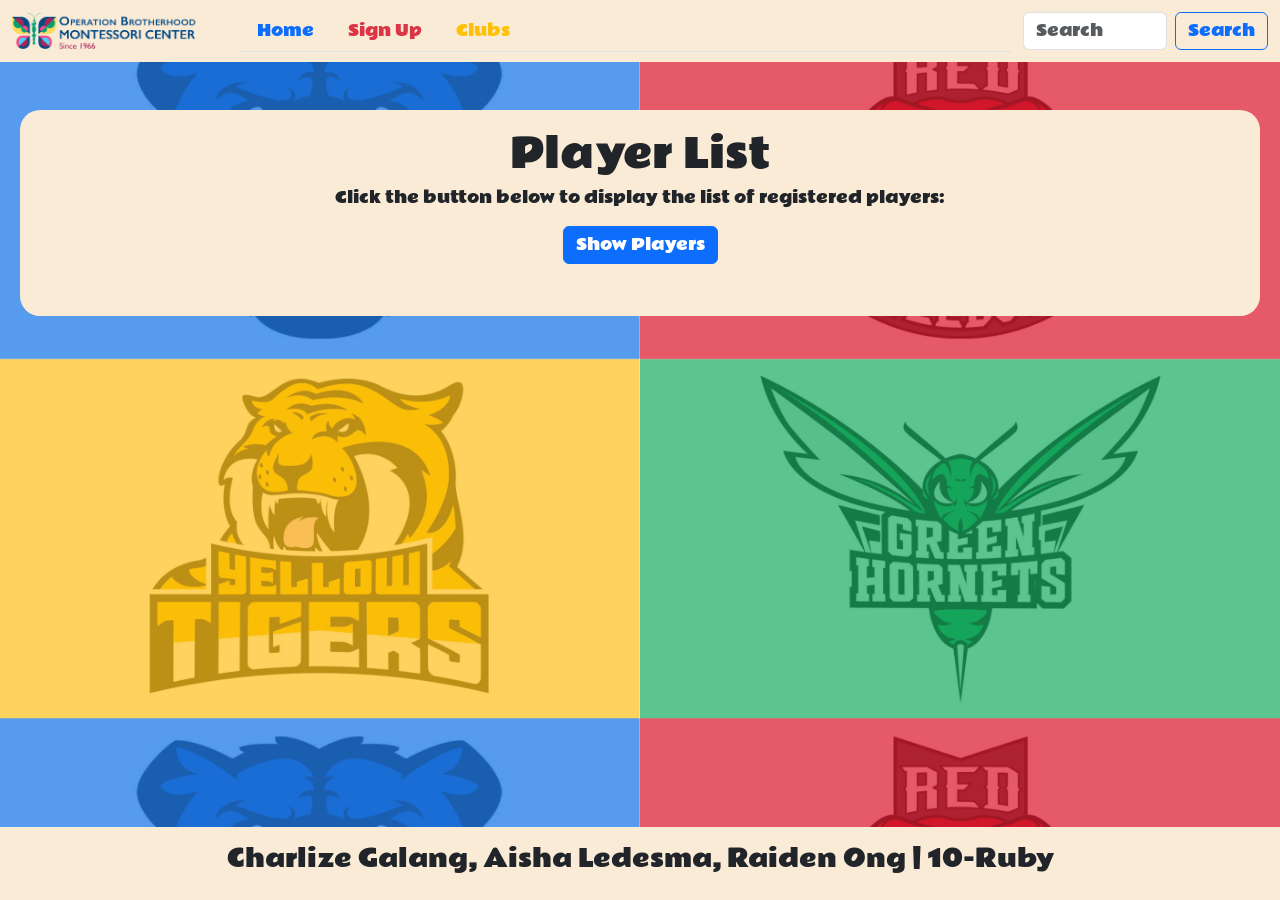
==== list.html @ 455b0402 "Update list.html" ====
<!DOCTYPE html>
<html lang="en">
<head>
    <meta charset="UTF-8">
    <meta name="viewport" content="width=device-width, initial-scale=1.0">

    <!-- B5 -->
	<link href="https://cdn.jsdelivr.net/npm/bootstrap@5.3.3/dist/css/bootstrap.min.css" rel="stylesheet" integrity="sha384-QWTKZyjpPEjISv5WaRU9OFeRpok6YctnYmDr5pNlyT2bRjXh0JMhjY6hW+ALEwIH" crossorigin="anonymous">

    <!-- PYSCRIPT CDN -->
    <link rel="stylesheet" href="https://pyscript.net/releases/2025.7.3/core.css">
    <script type="module" src="https://pyscript.net/releases/2025.7.3/core.js"></script>

    <!-- CSS SETUP -->
	<link rel="stylesheet" type="text/css" href="style.css">

    <!-- FONT -->
    <link rel="preconnect" href="https://fonts.googleapis.com">
    <link rel="preconnect" href="https://fonts.gstatic.com" crossorigin>
    <link href="https://fonts.googleapis.com/css2?family=Rammetto+One&display=swap" rel="stylesheet">

    <title>List of Players</title>
</head>
<body>

    <!-- NAVBAR - GALANG -->
    <nav class="navbar navbar-expand-sm mb-5">
        <div class="container-fluid">
                <a class="navbar-brand d-none d-md-flex">
                    <img src="ob.png" alt="Logo" style="width:200px;">
                </a>
                <div class="container-fluid">
                    <ul class="nav nav-tabs">

                    <li>
                        <a class="nav-link text-primary" href="index.html">Home</a>
                    </li>

                    <li>
                        <a class="nav-link text-danger" href="login.html">Sign Up</a>
                    </li>

                    <li>
                        <a class="nav-link text-warning" href="list.html">Clubs</a>
                    </li>

                    </ul>
                </div>

                <!-- DROPDOWN -->
                <div class="dropdown d-md-none">
                    <button class="btn btn-danger dropdown-toggle" type="button" id="dropdownMenuButton" data-bs-toggle="dropdown" aria-expanded="false">Menu</button>

                    <ul class="dropdown-menu bg-danger" aria-labelledby="dropdownMenuButton">
                        <li><a class="dropdown-item" data-bs-toggle="#home" href="index.html">HOME</a></li>
                        <li><a class="dropdown-item" data-bs-toggle="#signup" href="login.html">SIGN UP PAGE</a></li>
                        <li><a class="dropdown-item" data-bs-toggle="#list" href="list.html">LIST OF PLAYERS</a></li>
                    </ul>
                </div>
                
            <form class="d-flex">
                    <input class="form-control me-2" type="text" placeholder="Search">
                    <button class="btn btn-outline-primary" type="button">Search</button>
            </form>
        </div>
    </nav>

    <!-- LIST - ONG -->
    <div class="containerM">
        <h1>Player List</h1>
        <p>Click the button below to display the list of registered players:</p>
        <input type="button" py-click="show_players" class="btn btn-primary mb-3" value="Show Players">

        <!-- Container where Python will generate the list -->
        <div id="player-output" class="mt-3"></div>
    </div>

    <div class="footer mt-5">
        <h4>Charlize Galang, Aisha Ledesma, Raiden Ong | 10-Ruby</h4>
    </div>

    <!-- External PyScript file -->
    <py-script src="list.py"></py-script>

</body>
</html>
---- style.css ----
body {
    background-image: url(intrams_bg.png);
	background-size: 100%;
    font-family: "Rammetto One", sans-serif;
}

.navbar {
    background-color: antiquewhite;
    color: black;
}

.containerM {
    background-color: antiquewhite;
    border-radius: 20px;
    margin: 20px;
    padding: 20px;
    text-align: center;
}

.containerO {
    background-color: antiquewhite;
    border-radius: 20px;
    margin: 20px;
    padding: 20px;
    text-align: center;
}

.containerI {
    background-color: antiquewhite;
    border-radius: 20px;
    margin: 20px;
    padding: 20px;
    text-align: center;
}

.container1st {
    background-color: antiquewhite;
    border-radius: 20px;
    margin: 20px;
    padding: 20px;
    text-align: center;
}

.footer {
    background-color: antiquewhite;
	left: 0;
	bottom: 0;
	width: 100%;
	padding: 18px;
	text-align: center;
    position: fixed;
}
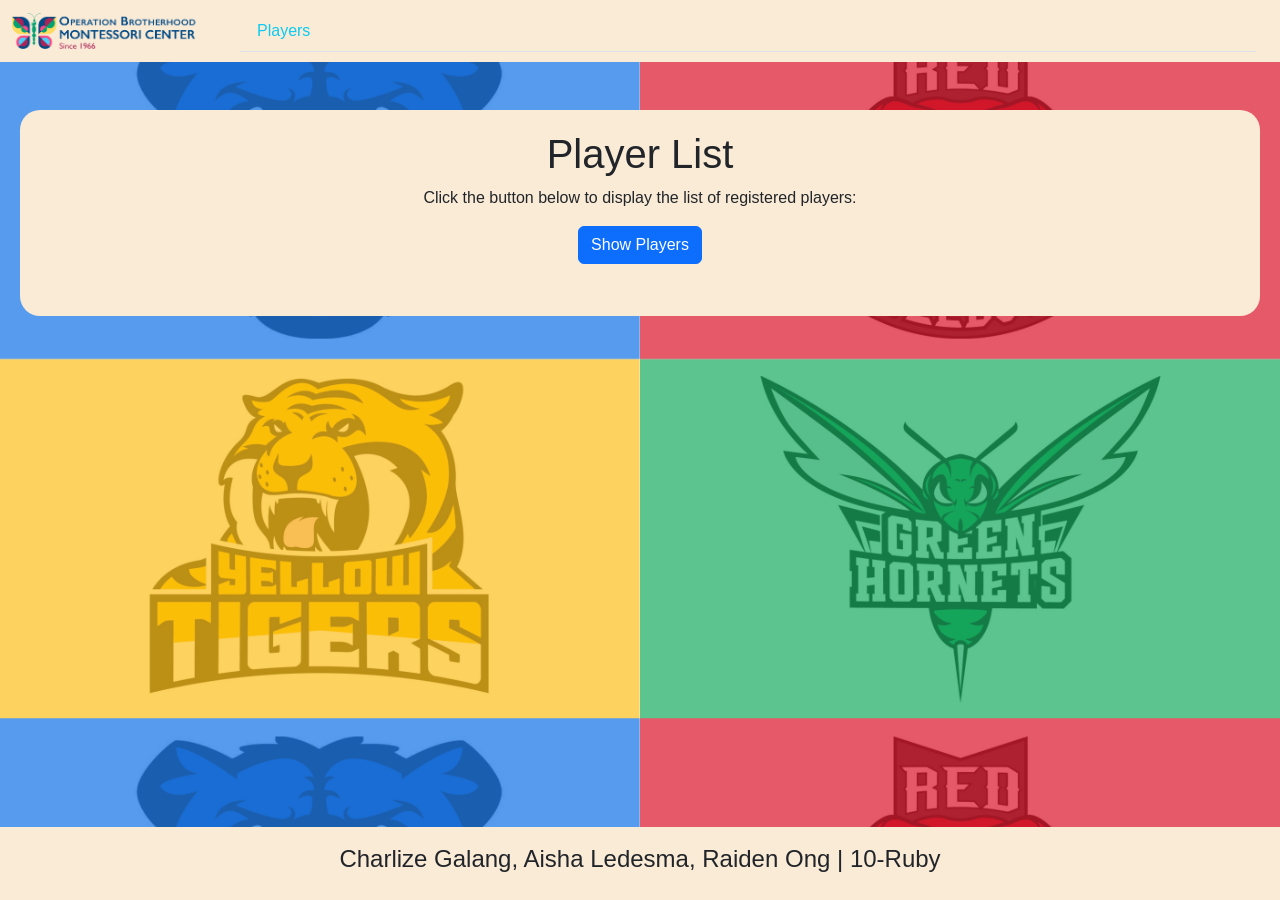
==== commit f6bd10e0: "Update list.html" ====
--- a/list.html
+++ b/list.html
@@ -4,68 +4,36 @@
     <meta charset="UTF-8">
     <meta name="viewport" content="width=device-width, initial-scale=1.0">
 
-    <!-- B5 -->
-	<link href="https://cdn.jsdelivr.net/npm/bootstrap@5.3.3/dist/css/bootstrap.min.css" rel="stylesheet" integrity="sha384-QWTKZyjpPEjISv5WaRU9OFeRpok6YctnYmDr5pNlyT2bRjXh0JMhjY6hW+ALEwIH" crossorigin="anonymous">
+    <!-- Bootstrap 5 -->
+    <link href="https://cdn.jsdelivr.net/npm/bootstrap@5.3.3/dist/css/bootstrap.min.css" rel="stylesheet" crossorigin="anonymous">
 
-    <!-- PYSCRIPT CDN -->
+    <!-- PyScript -->
     <link rel="stylesheet" href="https://pyscript.net/releases/2025.7.3/core.css">
     <script type="module" src="https://pyscript.net/releases/2025.7.3/core.js"></script>
 
-    <!-- CSS SETUP -->
-	<link rel="stylesheet" type="text/css" href="style.css">
+    <!-- CSS -->
+    <link rel="stylesheet" type="text/css" href="style.css">
 
-    <!-- FONT -->
-    <link rel="preconnect" href="https://fonts.googleapis.com">
-    <link rel="preconnect" href="https://fonts.gstatic.com" crossorigin>
-    <link href="https://fonts.googleapis.com/css2?family=Rammetto+One&display=swap" rel="stylesheet">
-
-    <title>List of Players</title>
+    <title>Player List - Team Checker</title>
 </head>
 <body>
 
-    <!-- NAVBAR - GALANG -->
+    <!-- Navbar -->
     <nav class="navbar navbar-expand-sm mb-5">
         <div class="container-fluid">
-                <a class="navbar-brand d-none d-md-flex">
-                    <img src="ob.png" alt="Logo" style="width:200px;">
-                </a>
-                <div class="container-fluid">
-                    <ul class="nav nav-tabs">
-
-                    <li>
-                        <a class="nav-link text-primary" href="index.html">Home</a>
-                    </li>
-
-                    <li>
-                        <a class="nav-link text-danger" href="login.html">Sign Up</a>
-                    </li>
-
-                    <li>
-                        <a class="nav-link text-warning" href="list.html">Clubs</a>
-                    </li>
-
-                    </ul>
-                </div>
-
-                <!-- DROPDOWN -->
-                <div class="dropdown d-md-none">
-                    <button class="btn btn-danger dropdown-toggle" type="button" id="dropdownMenuButton" data-bs-toggle="dropdown" aria-expanded="false">Menu</button>
-
-                    <ul class="dropdown-menu bg-danger" aria-labelledby="dropdownMenuButton">
-                        <li><a class="dropdown-item" data-bs-toggle="#home" href="index.html">HOME</a></li>
-                        <li><a class="dropdown-item" data-bs-toggle="#signup" href="login.html">SIGN UP PAGE</a></li>
-                        <li><a class="dropdown-item" data-bs-toggle="#list" href="list.html">LIST OF PLAYERS</a></li>
-                    </ul>
-                </div>
-                
-            <form class="d-flex">
-                    <input class="form-control me-2" type="text" placeholder="Search">
-                    <button class="btn btn-outline-primary" type="button">Search</button>
-            </form>
+            <a class="navbar-brand d-none d-md-flex">
+                <img src="ob.png" alt="Logo" style="width:200px;">
+            </a>
+            <div class="container-fluid">
+                <ul class="nav nav-tabs">
+               
+                    <li><a class="nav-link text-info" href="players.html" target="_blank">Players</a></li>
+                </ul>
+            </div>
         </div>
     </nav>
 
-    <!-- LIST - ONG -->
+    <!-- Page content -->
     <div class="containerM">
         <h1>Player List</h1>
         <p>Click the button below to display the list of registered players:</p>
@@ -80,7 +48,7 @@
     </div>
 
     <!-- External PyScript file -->
-    <py-script src="list.py"></py-script>
+    <py-script src="main.py"></py-script>
 
 </body>
 </html>
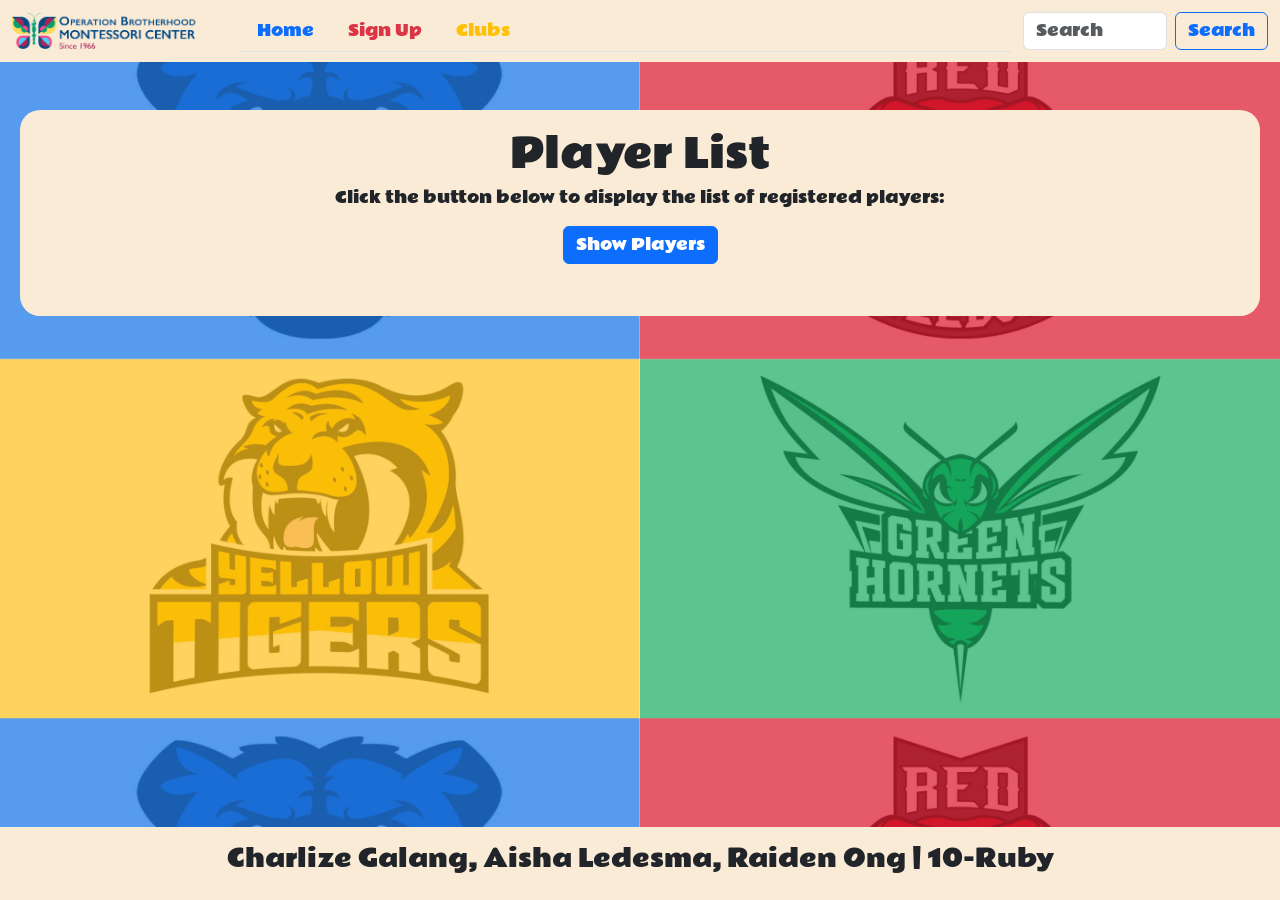
==== commit 9a53ce20: "Update list.html" ====
--- a/list.html
+++ b/list.html
@@ -4,36 +4,67 @@
     <meta charset="UTF-8">
     <meta name="viewport" content="width=device-width, initial-scale=1.0">
 
-    <!-- Bootstrap 5 -->
-    <link href="https://cdn.jsdelivr.net/npm/bootstrap@5.3.3/dist/css/bootstrap.min.css" rel="stylesheet" crossorigin="anonymous">
+    <!-- B5 -->
+	<link href="https://cdn.jsdelivr.net/npm/bootstrap@5.3.3/dist/css/bootstrap.min.css" rel="stylesheet" integrity="sha384-QWTKZyjpPEjISv5WaRU9OFeRpok6YctnYmDr5pNlyT2bRjXh0JMhjY6hW+ALEwIH" crossorigin="anonymous">
 
-    <!-- PyScript -->
+    <!-- PYSCRIPT CDN -->
     <link rel="stylesheet" href="https://pyscript.net/releases/2025.7.3/core.css">
     <script type="module" src="https://pyscript.net/releases/2025.7.3/core.js"></script>
 
-    <!-- CSS -->
-    <link rel="stylesheet" type="text/css" href="style.css">
+    <!-- CSS SETUP -->
+	<link rel="stylesheet" type="text/css" href="style.css">
 
-    <title>Player List - Team Checker</title>
+    <!-- FONT -->
+    <link rel="preconnect" href="https://fonts.googleapis.com">
+    <link rel="preconnect" href="https://fonts.gstatic.com" crossorigin>
+    <link href="https://fonts.googleapis.com/css2?family=Rammetto+One&display=swap" rel="stylesheet">
+
+    <title>List of Players</title>
 </head>
 <body>
 
-    <!-- Navbar -->
+    <!-- NAVBAR - GALANG -->
     <nav class="navbar navbar-expand-sm mb-5">
         <div class="container-fluid">
-            <a class="navbar-brand d-none d-md-flex">
-                <img src="ob.png" alt="Logo" style="width:200px;">
-            </a>
-            <div class="container-fluid">
-                <ul class="nav nav-tabs">
-               
-                    <li><a class="nav-link text-info" href="players.html" target="_blank">Players</a></li>
-                </ul>
-            </div>
+                <a class="navbar-brand d-none d-md-flex">
+                    <img src="ob.png" alt="Logo" style="width:200px;">
+                </a>
+                <div class="container-fluid">
+                    <ul class="nav nav-tabs">
+
+                    <li>
+                        <a class="nav-link text-primary" href="index.html">Home</a>
+                    </li>
+
+                    <li>
+                        <a class="nav-link text-danger" href="login.html">Sign Up</a>
+                    </li>
+
+                    <li>
+                        <a class="nav-link text-warning" href="list.html">Clubs</a>
+                    </li>
+
+                    </ul>
+                </div>
+
+                <!-- DROPDOWN -->
+                <div class="dropdown d-md-none">
+                    <button class="btn btn-danger dropdown-toggle" type="button" id="dropdownMenuButton" data-bs-toggle="dropdown" aria-expanded="false">Menu</button>
+
+                    <ul class="dropdown-menu bg-danger" aria-labelledby="dropdownMenuButton">
+                        <li><a class="dropdown-item" data-bs-toggle="#home" href="index.html">HOME</a></li>
+                        <li><a class="dropdown-item" data-bs-toggle="#signup" href="login.html">SIGN UP PAGE</a></li>
+                        <li><a class="dropdown-item" data-bs-toggle="#list" href="list.html">LIST OF PLAYERS</a></li>
+                    </ul>
+                </div>
+                
+            <form class="d-flex">
+                    <input class="form-control me-2" type="text" placeholder="Search">
+                    <button class="btn btn-outline-primary" type="button">Search</button>
+            </form>
         </div>
     </nav>
-
-    <!-- Page content -->
+    <!-- LIST - ONG -->
     <div class="containerM">
         <h1>Player List</h1>
         <p>Click the button below to display the list of registered players:</p>
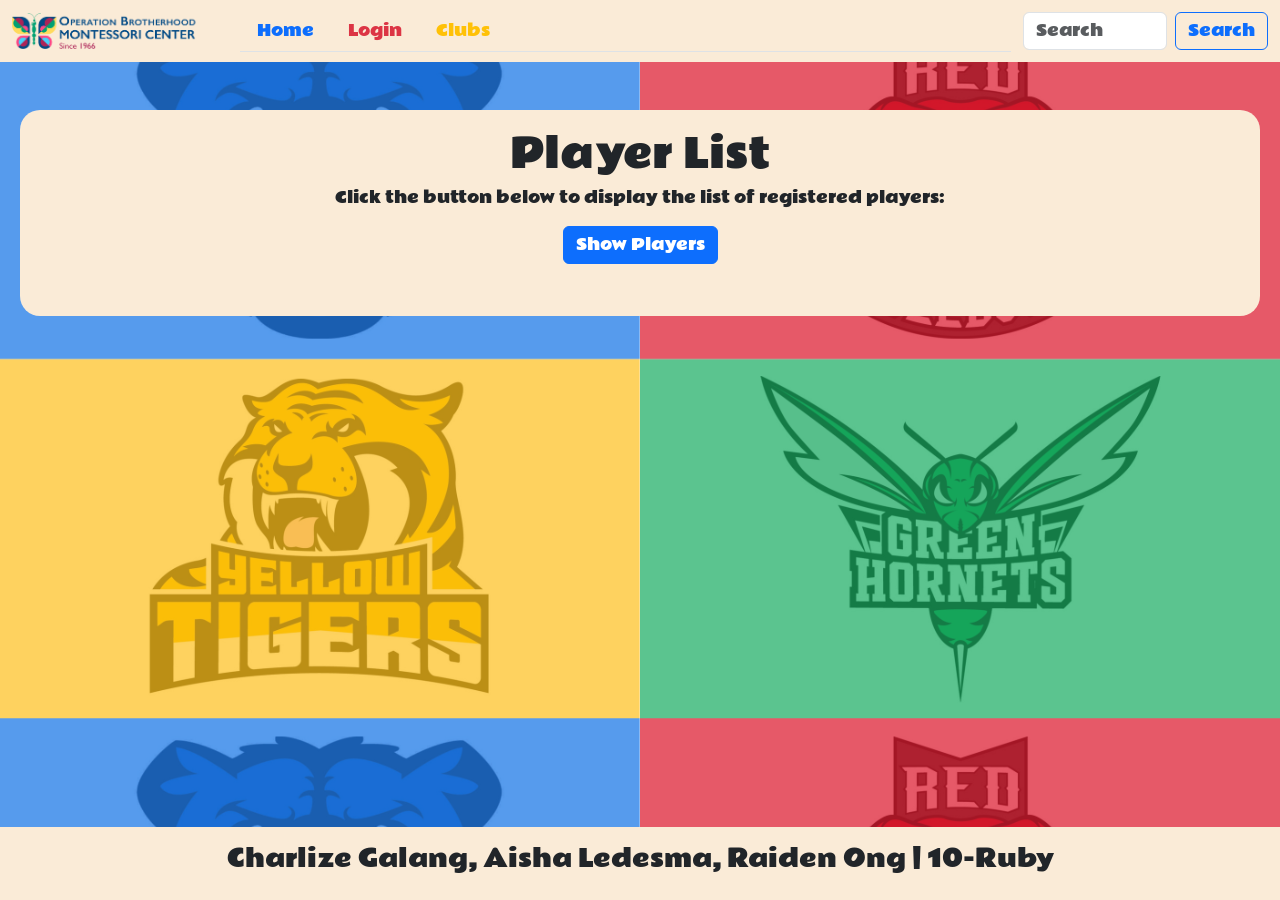
==== commit 0c026393: "Update list.html" ====
--- a/list.html
+++ b/list.html
@@ -37,7 +37,7 @@
                     </li>
 
                     <li>
-                        <a class="nav-link text-danger" href="login.html">Sign Up</a>
+                        <a class="nav-link text-danger" href="login.html">Login</a>
                     </li>
 
                     <li>
@@ -53,7 +53,7 @@
 
                     <ul class="dropdown-menu bg-danger" aria-labelledby="dropdownMenuButton">
                         <li><a class="dropdown-item" data-bs-toggle="#home" href="index.html">HOME</a></li>
-                        <li><a class="dropdown-item" data-bs-toggle="#signup" href="login.html">SIGN UP PAGE</a></li>
+                        <li><a class="dropdown-item" data-bs-toggle="#signup" href="login.html">LOGIN</a></li>
                         <li><a class="dropdown-item" data-bs-toggle="#list" href="list.html">LIST OF PLAYERS</a></li>
                     </ul>
                 </div>
@@ -79,7 +79,7 @@
     </div>
 
     <!-- External PyScript file -->
-    <py-script src="main.py"></py-script>
+    <py-script src="list.py"></py-script>
 
 </body>
 </html>
--- a/style.css
+++ b/style.css
@@ -29,7 +29,7 @@
     background-color: antiquewhite;
     border-radius: 20px;
     margin: 20px;
-    padding: 20px;
+    padding: 40px;
     text-align: center;
 }
 
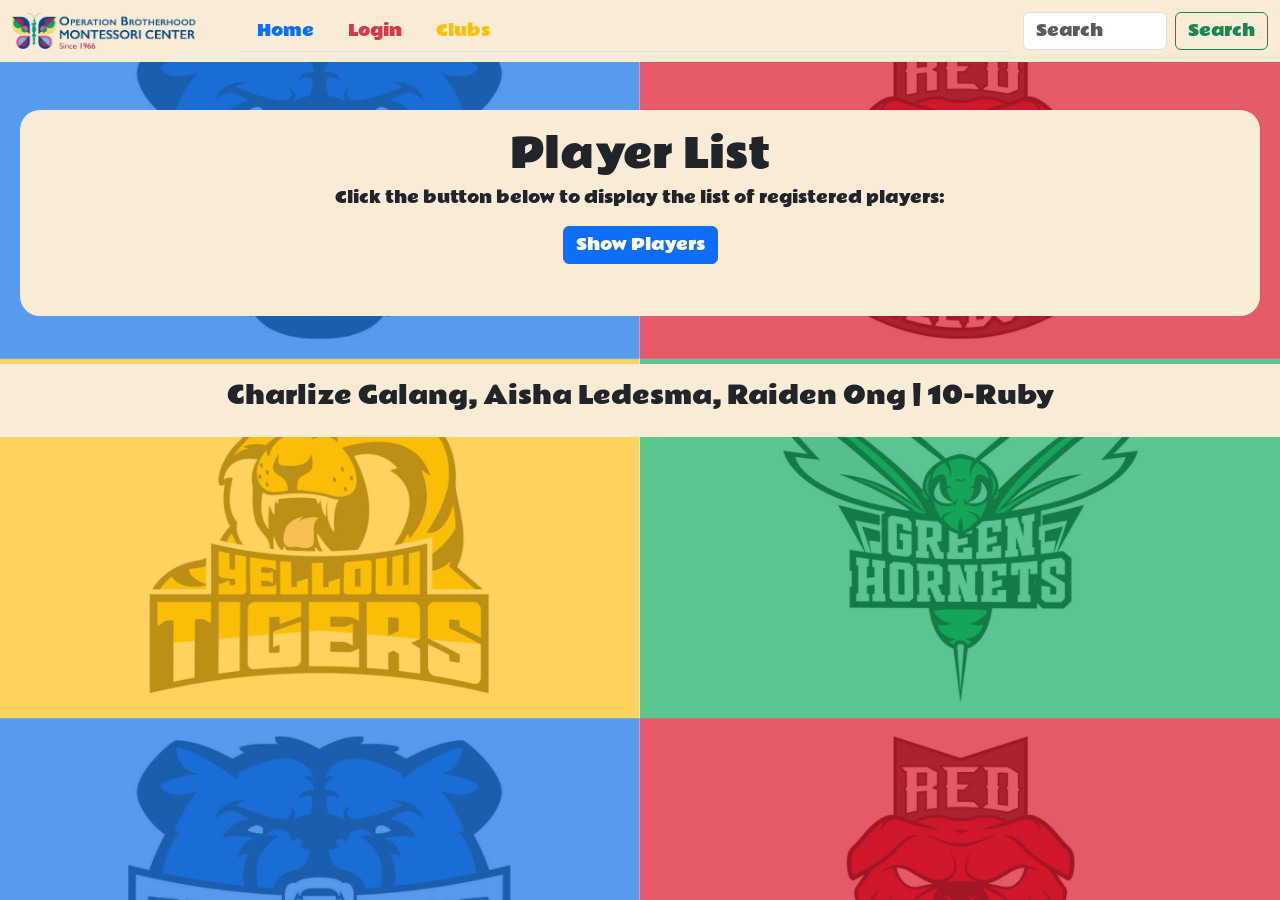
==== commit e2ccae0e: "Update list.html" ====
--- a/list.html
+++ b/list.html
@@ -60,7 +60,7 @@
                 
             <form class="d-flex">
                     <input class="form-control me-2" type="text" placeholder="Search">
-                    <button class="btn btn-outline-primary" type="button">Search</button>
+                    <button class="btn btn-outline-success" type="button">Search</button>
             </form>
         </div>
     </nav>
--- a/style.css
+++ b/style.css
@@ -21,7 +21,7 @@
     background-color: antiquewhite;
     border-radius: 20px;
     margin: 20px;
-    padding: 20px;
+    padding: 30px;
     text-align: center;
 }
 
@@ -37,16 +37,13 @@
     background-color: antiquewhite;
     border-radius: 20px;
     margin: 20px;
-    padding: 20px;
+    padding: 75px;
     text-align: center;
 }
 
 .footer {
     background-color: antiquewhite;
-	left: 0;
-	bottom: 0;
 	width: 100%;
 	padding: 18px;
 	text-align: center;
-    position: fixed;
 }
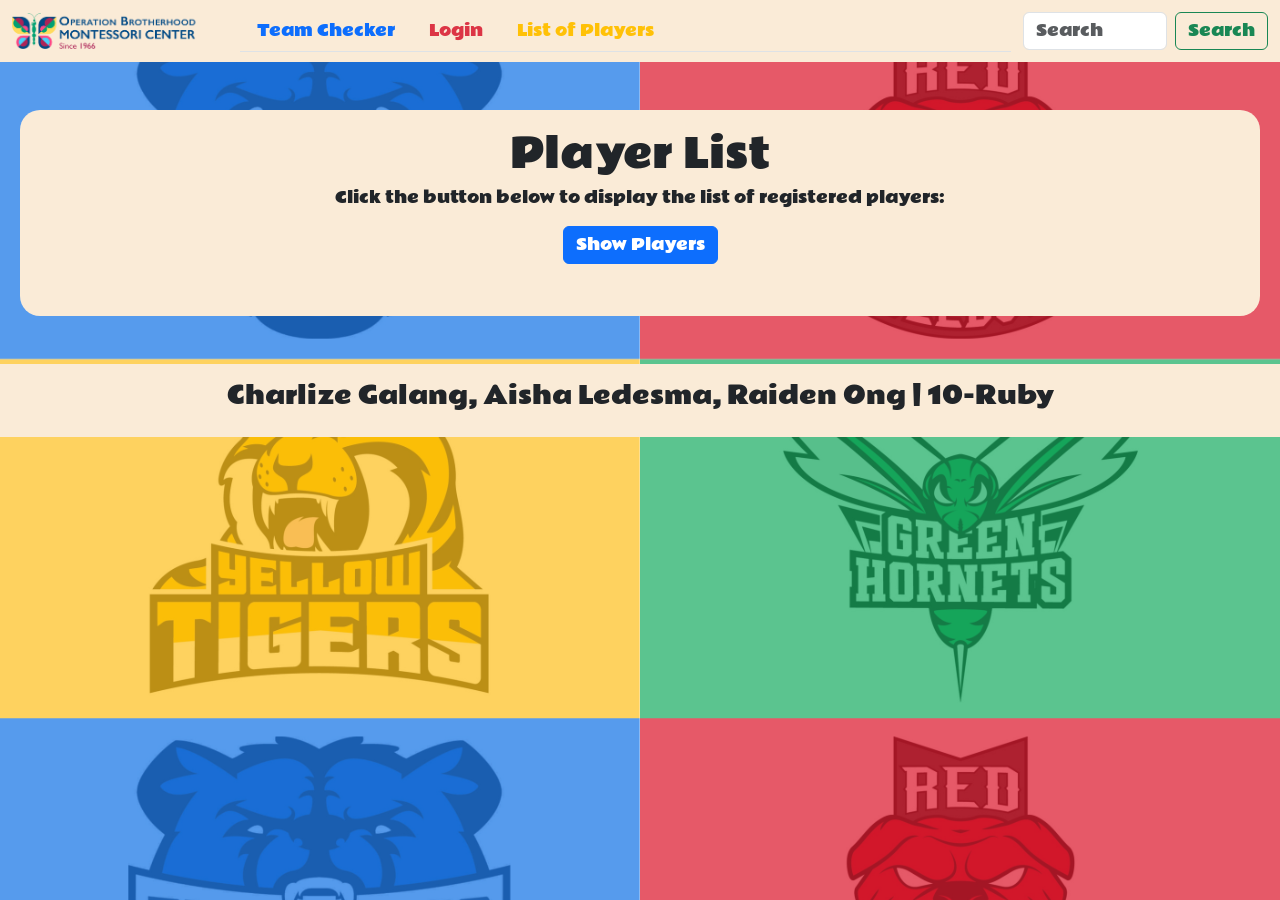
==== commit 01982a97: "Update list.html" ====
--- a/list.html
+++ b/list.html
@@ -33,7 +33,7 @@
                     <ul class="nav nav-tabs">
 
                     <li>
-                        <a class="nav-link text-primary" href="index.html">Home</a>
+                        <a class="nav-link text-primary" href="index.html">Team Checker</a>
                     </li>
 
                     <li>
@@ -41,7 +41,7 @@
                     </li>
 
                     <li>
-                        <a class="nav-link text-warning" href="list.html">Clubs</a>
+                        <a class="nav-link text-warning" href="list.html">List of Players</a>
                     </li>
 
                     </ul>
@@ -52,7 +52,7 @@
                     <button class="btn btn-danger dropdown-toggle" type="button" id="dropdownMenuButton" data-bs-toggle="dropdown" aria-expanded="false">Menu</button>
 
                     <ul class="dropdown-menu bg-danger" aria-labelledby="dropdownMenuButton">
-                        <li><a class="dropdown-item" data-bs-toggle="#home" href="index.html">HOME</a></li>
+                        <li><a class="dropdown-item" data-bs-toggle="#home" href="index.html">TEAM CHECKER</a></li>
                         <li><a class="dropdown-item" data-bs-toggle="#signup" href="login.html">LOGIN</a></li>
                         <li><a class="dropdown-item" data-bs-toggle="#list" href="list.html">LIST OF PLAYERS</a></li>
                     </ul>
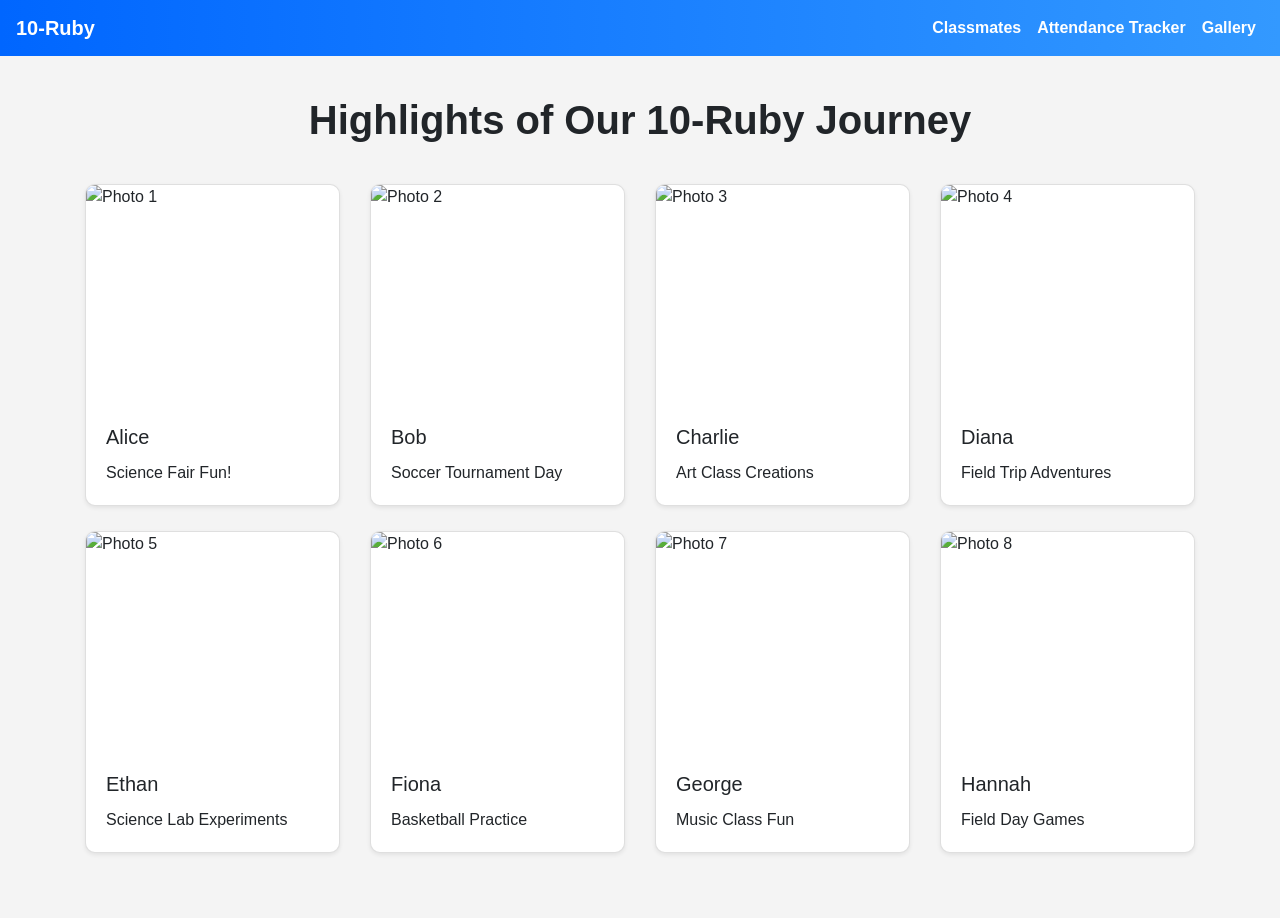
==== commit 7706bbcd: "Update list.html" ====
--- a/list.html
+++ b/list.html
@@ -1,85 +1,216 @@
+
 <!DOCTYPE html>
 <html lang="en">
 <head>
     <meta charset="UTF-8">
     <meta name="viewport" content="width=device-width, initial-scale=1.0">
 
-    <!-- B5 -->
-	<link href="https://cdn.jsdelivr.net/npm/bootstrap@5.3.3/dist/css/bootstrap.min.css" rel="stylesheet" integrity="sha384-QWTKZyjpPEjISv5WaRU9OFeRpok6YctnYmDr5pNlyT2bRjXh0JMhjY6hW+ALEwIH" crossorigin="anonymous">
-
-    <!-- PYSCRIPT CDN -->
-    <link rel="stylesheet" href="https://pyscript.net/releases/2025.7.3/core.css">
-    <script type="module" src="https://pyscript.net/releases/2025.7.3/core.js"></script>
-
-    <!-- CSS SETUP -->
-	<link rel="stylesheet" type="text/css" href="style.css">
-
-    <!-- FONT -->
-    <link rel="preconnect" href="https://fonts.googleapis.com">
-    <link rel="preconnect" href="https://fonts.gstatic.com" crossorigin>
-    <link href="https://fonts.googleapis.com/css2?family=Rammetto+One&display=swap" rel="stylesheet">
-
-    <title>List of Players</title>
+    <!-- Bootstrap -->
+    <link rel="stylesheet"
+          href="https://cdn.jsdelivr.net/npm/bootstrap@4.3.1/dist/css/bootstrap.min.css">
+
+    <title>10-Amethyst Gallery</title>
+
+    <style>
+
+        body {
+            background-color: #f4f4f4;
+            font-family: Arial, sans-serif;
+        }
+
+        /* Navbar */
+        .navbar {
+            background: linear-gradient(to right, #0066ff, #3399ff);
+        }
+
+        .navbar-brand,
+        .nav-link {
+            color: white !important;
+            font-weight: bold;
+        }
+
+        /* Main Container */
+        .gallery-container {
+            margin-top: 40px;
+            margin-bottom: 40px;
+        }
+
+        h1 {
+            text-align: center;
+            font-weight: bold;
+            margin-bottom: 40px;
+        }
+
+        /* Cards */
+        .card {
+            border-radius: 10px;
+            overflow: hidden;
+            transition: transform 0.3s ease;
+            margin-bottom: 25px;
+        }
+
+        .card:hover {
+            transform: scale(1.03);
+        }
+
+        .card img {
+            height: 220px;
+            object-fit: cover;
+        }
+
+        /* Footer */
+        footer {
+            background: linear-gradient(to right, #0066ff, #3399ff);
+            color: white;
+            text-align: center;
+            padding: 12px;
+            font-size: 14px;
+        }
+
+    </style>
 </head>
 <body>
 
-    <!-- NAVBAR - GALANG -->
-    <nav class="navbar navbar-expand-sm mb-5">
-        <div class="container-fluid">
-                <a class="navbar-brand d-none d-md-flex">
-                    <img src="ob.png" alt="Logo" style="width:200px;">
+    <!-- Navbar -->
+    <nav class="navbar navbar-expand-lg navbar-dark sticky-top">
+
+        <a class="navbar-brand" href="index.html">
+            10-Ruby
+        </a>
+
+        <button class="navbar-toggler"
+                type="button"
+                data-toggle="collapse"
+                data-target="#navbarNav">
+            <span class="navbar-toggler-icon"></span>
+        </button>
+
+        <div class="collapse navbar-collapse" id="navbarNav">
+            <div class="navbar-nav ml-auto">
+
+                <a class="nav-link" href="index.html">
+                    Classmates
                 </a>
-                <div class="container-fluid">
-                    <ul class="nav nav-tabs">
-
-                    <li>
-                        <a class="nav-link text-primary" href="index.html">Team Checker</a>
-                    </li>
-
-                    <li>
-                        <a class="nav-link text-danger" href="login.html">Login</a>
-                    </li>
-
-                    <li>
-                        <a class="nav-link text-warning" href="list.html">List of Players</a>
-                    </li>
-
-                    </ul>
-                </div>
-
-                <!-- DROPDOWN -->
-                <div class="dropdown d-md-none">
-                    <button class="btn btn-danger dropdown-toggle" type="button" id="dropdownMenuButton" data-bs-toggle="dropdown" aria-expanded="false">Menu</button>
-
-                    <ul class="dropdown-menu bg-danger" aria-labelledby="dropdownMenuButton">
-                        <li><a class="dropdown-item" data-bs-toggle="#home" href="index.html">TEAM CHECKER</a></li>
-                        <li><a class="dropdown-item" data-bs-toggle="#signup" href="login.html">LOGIN</a></li>
-                        <li><a class="dropdown-item" data-bs-toggle="#list" href="list.html">LIST OF PLAYERS</a></li>
-                    </ul>
-                </div>
-                
-            <form class="d-flex">
-                    <input class="form-control me-2" type="text" placeholder="Search">
-                    <button class="btn btn-outline-success" type="button">Search</button>
-            </form>
+
+                <a class="nav-link" href="attendance_checker.html">
+                    Attendance Tracker
+                </a>
+
+                <a class="nav-link active" href="gallery.html">
+                    Gallery
+                </a>
+
+            </div>
         </div>
     </nav>
-    <!-- LIST - ONG -->
-    <div class="containerM">
-        <h1>Player List</h1>
-        <p>Click the button below to display the list of registered players:</p>
-        <input type="button" py-click="show_players" class="btn btn-primary mb-3" value="Show Players">
-
-        <!-- Container where Python will generate the list -->
-        <div id="player-output" class="mt-3"></div>
+
+
+    <!-- Gallery -->
+    <div class="container gallery-container">
+
+        <h1>Highlights of Our 10-Ruby Journey</h1>
+
+        <div class="row">
+
+            <!-- Card 1 -->
+            <div class="col-md-3">
+                <div class="card shadow-sm">
+                    <img src="The intrumps.jpg" class="card-img-top" alt="Photo 1">
+                    <div class="card-body">
+                        <h5 class="card-title">Alice</h5>
+                        <p class="card-text">Science Fair Fun!</p>
+                    </div>
+                </div>
+            </div>
+
+            <!-- Card 2 -->
+            <div class="col-md-3">
+                <div class="card shadow-sm">
+                    <img src="inrumps boys .png" class="card-img-top" alt="Photo 2">
+                    <div class="card-body">
+                        <h5 class="card-title">Bob</h5>
+                        <p class="card-text">Soccer Tournament Day</p>
+                    </div>
+                </div>
+            </div>
+
+            <!-- Card 3 -->
+            <div class="col-md-3">
+                <div class="card shadow-sm">
+                    <img src="frosty the snowman .jpg" class="card-img-top" alt="Photo 3">
+                    <div class="card-body">
+                        <h5 class="card-title">Charlie</h5>
+                        <p class="card-text">Art Class Creations</p>
+                    </div>
+                </div>
+            </div>
+
+            <!-- Card 4 -->
+            <div class="col-md-3">
+                <div class="card shadow-sm">
+                    <img src="food fair group pic.jpg" class="card-img-top" alt="Photo 4">
+                    <div class="card-body">
+                        <h5 class="card-title">Diana</h5>
+                        <p class="card-text">Field Trip Adventures</p>
+                    </div>
+                </div>
+            </div>
+
+            <!-- Card 5 -->
+            <div class="col-md-3">
+                <div class="card shadow-sm">
+                    <img src="images/photo5.jpg" class="card-img-top" alt="Photo 5">
+                    <div class="card-body">
+                        <h5 class="card-title">Ethan</h5>
+                        <p class="card-text">Science Lab Experiments</p>
+                    </div>
+                </div>
+            </div>
+
+            <!-- Card 6 -->
+            <div class="col-md-3">
+                <div class="card shadow-sm">
+                    <img src="food fair group pic.jpg" class="card-img-top" alt="Photo 6">
+                    <div class="card-body">
+                        <h5 class="card-title">Fiona</h5>
+                        <p class="card-text">Basketball Practice</p>
+                    </div>
+                </div>
+            </div>
+
+            <!-- Card 7 -->
+            <div class="col-md-3">
+                <div class="card shadow-sm">
+                    <img src="images/photo7.jpg" class="card-img-top" alt="Photo 7">
+                    <div class="card-body">
+                        <h5 class="card-title">George</h5>
+                        <p class="card-text">Music Class Fun</p>
+                    </div>
+                </div>
+            </div>
+
+            <!-- Card 8 -->
+            <div class="col-md-3">
+                <div class="card shadow-sm">
+                    <img src="images/photo8.jpg" class="card-img-top" alt="Photo 8">
+                    <div class="card-body">
+                        <h5 class="card-title">Hannah</h5>
+                        <p class="card-text">Field Day Games</p>
+                    </div>
+                </div>
+            </div>
+
+        </div>
     </div>
 
-    <div class="footer mt-5">
-        <h4>Charlize Galang, Aisha Ledesma, Raiden Ong | 10-Ruby</h4>
-    </div>
-
-    <!-- External PyScript file -->
-    <py-script src="list.py"></py-script>
+
+   
+
+
+    <!-- Bootstrap JS -->
+    <script src="https://code.jquery.com/jquery-3.3.1.slim.min.js"></script>
+    <script src="https://cdn.jsdelivr.net/npm/popper.js@1.14.7/dist/umd/popper.min.js"></script>
+    <script src="https://cdn.jsdelivr.net/npm/bootstrap@4.3.1/dist/js/bootstrap.min.js"></script>
 
 </body>
 </html>
